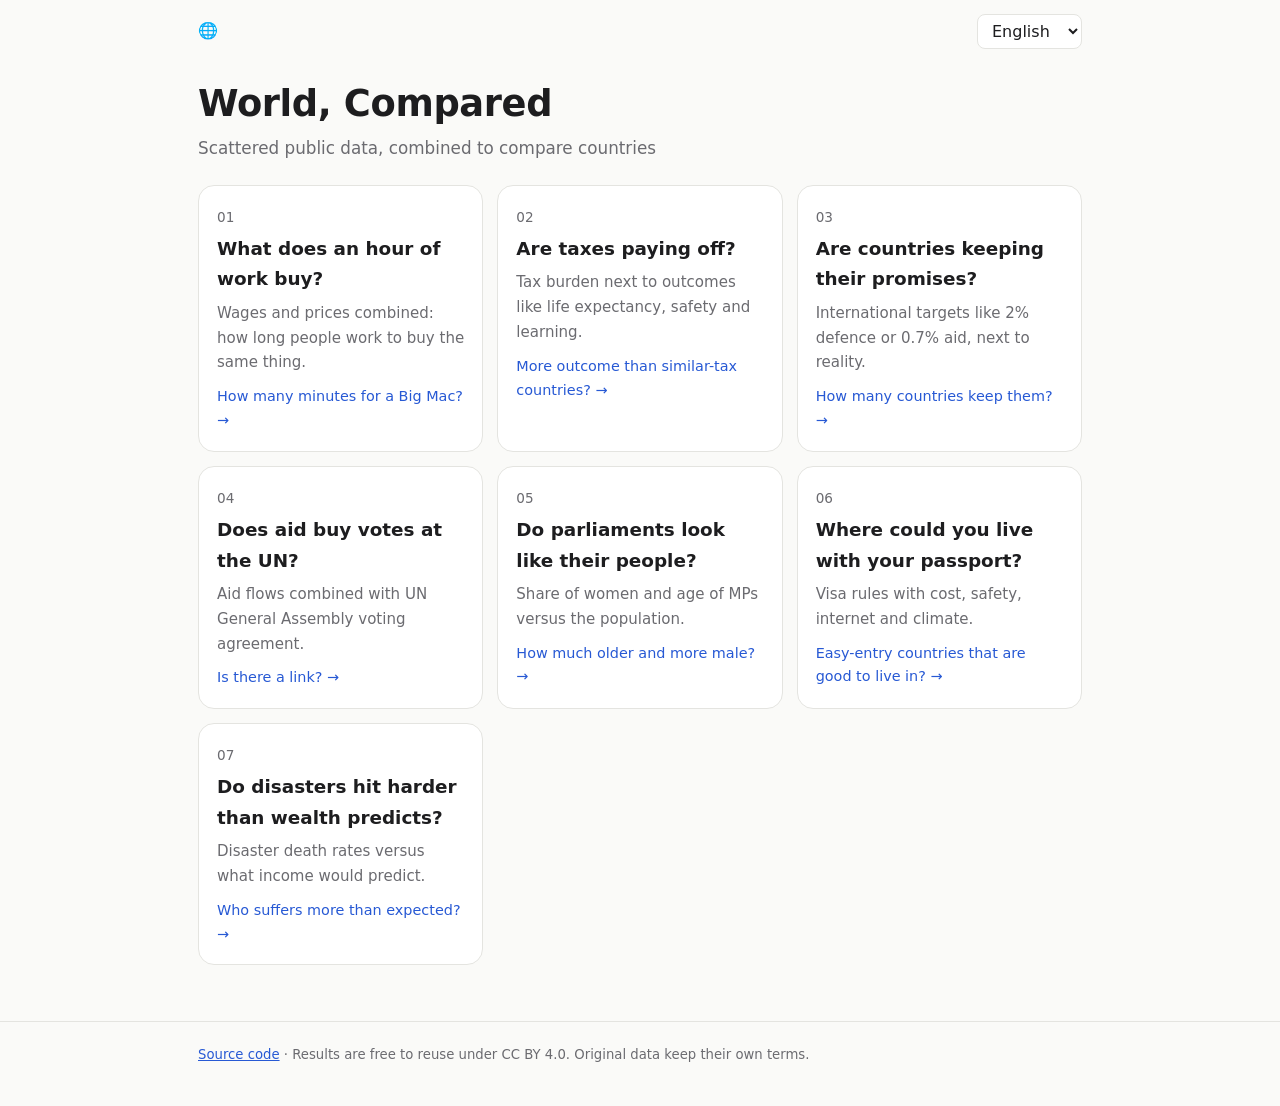
==== index.html @ fe88fa04 "Update World, Compared Co-Authored-By: Claude Opus 5.5 <noreply@anthropic.com>  Claude-Session: http" ====
<!doctype html>
<html lang="ja">
<head>
<meta charset="utf-8">
<meta name="viewport" content="width=device-width, initial-scale=1">
<title>世界くらべ / World, Compared</title>
<meta name="description" content="ばらばらの公開データを組み合わせて、世界の国を比べる7つのサイト。Seven sites that combine scattered public data to compare countries.">
<link rel="stylesheet" href="assets/common.css">
<link rel="icon" href="data:image/svg+xml,<svg xmlns='http://www.w3.org/2000/svg' viewBox='0 0 100 100'><text y='.9em' font-size='90'>🌐</text></svg>">
</head>
<body>
<header class="top"><span class="home">🌐</span><select class="lang" aria-label="Language"></select></header>
<main id="app"></main>
<footer><div class="wrap muted" id="foot"></div></footer>
<script type="module">
import { LANGS, getLang, common, REPO } from './assets/common.js';
const S = [
  ['jikyu', { ja: ['1時間働くと、何が買える？', '各国の平均賃金と物価から、同じ物を買うのに何時間働くかを比べる。', 'ビッグマック1個は何分の労働？'], en: ['What does an hour of work buy?', 'Wages and prices combined: how long people work to buy the same thing.', 'How many minutes for a Big Mac?'], zh: ['工作1小时能买什么？', '结合工资和物价，比较买同样的东西要工作多久。', '一个巨无霸要工作几分钟？'], ko: ['1시간 일하면 무엇을 살 수 있을까?', '임금과 물가로 같은 물건을 사는 데 몇 시간 일하는지 비교.', '빅맥 1개는 몇 분 노동?'], es: ['¿Qué se compra con una hora de trabajo?', 'Salarios y precios: cuánto se trabaja para comprar lo mismo.', '¿Cuántos minutos por un Big Mac?'] }],
  ['zei', { ja: ['税金の元は取れている？', '税負担の重さと、寿命・治安・学力などの成果を並べて比べる。', '同じ税負担の国より成果は多い？'], en: ['Are taxes paying off?', 'Tax burden next to outcomes like life expectancy, safety and learning.', 'More outcome than similar-tax countries?'], zh: ['税交得值吗？', '把税负与寿命、治安、学力等成果并列比较。', '比同等税负的国家成果更多吗？'], ko: ['세금 낸 만큼 돌아오나?', '세금 부담과 수명·치안·학력 등 성과를 나란히 비교.', '세금이 비슷한 나라보다 성과가 많을까?'], es: ['¿Rinden los impuestos?', 'Carga fiscal frente a resultados como esperanza de vida, seguridad y aprendizaje.', '¿Más resultados que países con impuestos similares?'] }],
  ['yakusoku', { ja: ['国の約束、守られてる？', '国防費2%・援助0.7%など、国際的な数値目標と実際の数字。', '約束を守っている国はいくつ？'], en: ['Are countries keeping their promises?', 'International targets like 2% defence or 0.7% aid, next to reality.', 'How many countries keep them?'], zh: ['各国守约了吗？', '国防2%、援助0.7%等国际数值目标与实际数字。', '有多少国家守约？'], ko: ['나라들은 약속을 지키고 있을까?', '국방비 2%, 원조 0.7% 등 국제 목표와 실제 숫자.', '약속을 지킨 나라는 몇 곳?'], es: ['¿Cumplen los países sus promesas?', 'Metas como 2% en defensa o 0,7% en ayuda, frente a la realidad.', '¿Cuántos países cumplen?'] }],
  ['enjo', { ja: ['援助した国は、国連で味方する？', '援助額と国連総会での投票の一致率を組み合わせる。', '援助と投票に関係はある？'], en: ['Does aid buy votes at the UN?', 'Aid flows combined with UN General Assembly voting agreement.', 'Is there a link?'], zh: ['援助能换来联合国的选票吗？', '把援助额与联大投票一致率结合起来。', '两者有关系吗？'], ko: ['원조한 나라는 유엔에서 편을 들까?', '원조액과 유엔총회 투표 일치율을 결합.', '관계가 있을까?'], es: ['¿La ayuda compra votos en la ONU?', 'Ayuda combinada con la coincidencia de voto en la Asamblea General.', '¿Hay relación?'] }],
  ['giin', { ja: ['議員は国民に似ている？', '国会議員の女性比率と年齢を、国民と比べる。', '議会は国民よりどれだけ男性的で年上？'], en: ['Do parliaments look like their people?', 'Share of women and age of MPs versus the population.', 'How much older and more male?'], zh: ['议员像国民吗？', '把议员的女性比例和年龄与国民相比。', '议会比国民更男性化、更年长多少？'], ko: ['의원은 국민을 닮았을까?', '국회의원의 여성 비율과 나이를 국민과 비교.', '얼마나 더 남성적이고 나이가 많을까?'], es: ['¿Se parecen los parlamentos a su pueblo?', 'Mujeres y edad de los diputados frente a la población.', '¿Cuánto más mayores y masculinos?'] }],
  ['sumeru', { ja: ['このパスポートで、どこに住める？', 'ビザ条件と物価・治安・ネット・気候を一覧に。', 'ビザなしで行ける暮らしやすい国は？'], en: ['Where could you live with your passport?', 'Visa rules with cost, safety, internet and climate.', 'Easy-entry countries that are good to live in?'], zh: ['用这本护照，可以住在哪里？', '签证条件与物价、治安、网络、气候一览。', '免签又宜居的国家？'], ko: ['이 여권으로 어디에 살 수 있을까?', '비자 조건과 물가·치안·인터넷·기후를 한눈에.', '무비자로 갈 수 있는 살기 좋은 나라는?'], es: ['¿Dónde podrías vivir con tu pasaporte?', 'Reglas de visado con coste, seguridad, internet y clima.', '¿Países fáciles de entrar y buenos para vivir?'] }],
  ['saigai', { ja: ['災害の被害は「備え」で決まる？', '災害死亡率を、豊かさから予想される値と比べる。', '予想より被害が大きい国は？'], en: ['Do disasters hit harder than wealth predicts?', 'Disaster death rates versus what income would predict.', 'Who suffers more than expected?'], zh: ['灾害伤亡由“准备”决定吗？', '把灾害死亡率与按收入预测的水平相比。', '哪些国家伤亡超出预期？'], ko: ['재해 피해는 “대비”가 좌우할까?', '재해 사망률을 소득으로 예상한 값과 비교.', '예상보다 피해가 큰 나라는?'], es: ['¿Golpean los desastres más de lo que predice la riqueza?', 'Mortalidad por desastres frente a la predicha por el ingreso.', '¿Quién sufre más de lo esperado?'] }],
];
let lang = getLang();
const sel = document.querySelector('select.lang');
sel.innerHTML = LANGS.map(([k, v]) => `<option value="${k}">${v}</option>`).join('');
function draw() {
  const c = common[lang];
  document.documentElement.lang = lang; sel.value = lang; document.title = c.site;
  document.querySelector('#app').innerHTML = `<h1>${c.site}</h1><p class="lead">${c.tag}</p><div class="hub-grid">${S.map(([id, d], i) => `<a class="hub-card" href="${id}/?lang=${lang}"><span class="no">${String(i + 1).padStart(2, '0')}</span><h2>${d[lang][0]}</h2><p>${d[lang][1]}</p><span class="q">${d[lang][2]} →</span></a>`).join('')}</div>`;
  document.querySelector('#foot').innerHTML = `<a href="${REPO}" target="_blank" rel="noopener">${c.code}</a> · ${c.license}`;
}
sel.onchange = () => { lang = sel.value; try { localStorage.setItem('wc-lang', lang); } catch { } history.replaceState(null, '', '?lang=' + lang); draw(); };
draw();
</script>
</body>
</html>
---- assets/common.css ----
:root {
  --bg: #fafaf8; --fg: #1d1d1f; --muted: #6b6b70; --line: #e4e4e0; --card: #fff;
  --accent: #2759d4; --accent-soft: #e6edfc; --good: #1a8a5a; --bad: #c8402f; --warn: #b7791f; --hl: #fff4d6;
  --font: system-ui, -apple-system, "Segoe UI", "Hiragino Sans", "Noto Sans JP", "Noto Sans KR", "Noto Sans SC", sans-serif;
}
@media (prefers-color-scheme: dark) {
  :root { --bg: #151517; --fg: #ececee; --muted: #9a9aa2; --line: #2d2d31; --card: #1d1d20; --accent: #7ea2ff; --accent-soft: #23304f; --good: #4cc38a; --bad: #ff7a66; --warn: #e0a84a; --hl: #3a3220; }
}
* { box-sizing: border-box; }
html { -webkit-text-size-adjust: 100%; }
body { margin: 0; background: var(--bg); color: var(--fg); font: 16px/1.65 var(--font); }
a { color: var(--accent); }
main, .wrap { max-width: 920px; margin: 0 auto; padding: 0 18px; }
header.top { max-width: 920px; margin: 0 auto; padding: 14px 18px; display: flex; justify-content: space-between; align-items: center; gap: 12px; }
header.top .home { text-decoration: none; font-weight: 600; color: var(--fg); }
select, input[type=search], input[type=number] { font: inherit; color: var(--fg); background: var(--card); border: 1px solid var(--line); border-radius: 8px; padding: 6px 10px; }
h1 { font-size: clamp(1.6rem, 4.5vw, 2.3rem); line-height: 1.25; margin: 18px 0 8px; letter-spacing: -0.01em; }
h2 { font-size: 1.2rem; margin: 34px 0 10px; }
h3 { font-size: 1.02rem; margin: 20px 0 8px; }
.lead { color: var(--muted); font-size: 1.05rem; margin: 0 0 22px; max-width: 46em; }
.muted { color: var(--muted); font-size: .92em; }
.err { color: var(--bad); }
.small { font-size: .88rem; }

.card { background: var(--card); border: 1px solid var(--line); border-radius: 14px; padding: 18px; margin: 14px 0; }
.kpis { display: grid; grid-template-columns: repeat(auto-fit, minmax(170px, 1fr)); gap: 12px; margin: 14px 0; }
.kpi { background: var(--card); border: 1px solid var(--line); border-radius: 14px; padding: 14px 16px; }
.kpi b { display: block; font-size: 1.7rem; line-height: 1.2; font-variant-numeric: tabular-nums; }
.kpi span { color: var(--muted); font-size: .9rem; }
.callout { background: var(--accent-soft); border-radius: 14px; padding: 16px 18px; margin: 16px 0; font-size: 1.05rem; }
.callout b { font-size: 1.2em; }

.controls { display: flex; flex-wrap: wrap; gap: 10px 16px; align-items: center; margin: 12px 0; }
.pick select { margin-left: 6px; max-width: 220px; }
.tabs { display: flex; flex-wrap: wrap; gap: 6px; margin: 18px 0 8px; }
.tabs button, .btn { font: inherit; font-size: .94rem; border: 1px solid var(--line); background: var(--card); color: var(--fg); border-radius: 999px; padding: 6px 14px; cursor: pointer; }
.tabs button[aria-selected=true] { background: var(--fg); color: var(--bg); border-color: var(--fg); }
.btn:hover, .tabs button:hover { border-color: var(--accent); }

.tools { margin: 8px 0; }
.tools input { width: 100%; max-width: 320px; }
.tbl { overflow-x: auto; border: 1px solid var(--line); border-radius: 12px; background: var(--card); }
table { border-collapse: collapse; width: 100%; font-size: .94rem; font-variant-numeric: tabular-nums; }
th, td { padding: 8px 10px; border-bottom: 1px solid var(--line); text-align: left; vertical-align: middle; }
tr:last-child td { border-bottom: 0; }
th { font-weight: 600; font-size: .84rem; color: var(--muted); cursor: pointer; white-space: nowrap; position: sticky; top: 0; background: var(--card); }
th.sorted::after { content: " ↓"; } th.sorted.asc::after { content: " ↑"; }
.n { text-align: right; white-space: nowrap; }
td.rank { color: var(--muted); width: 3em; }
tr.hl td { background: var(--hl); }
.cn { white-space: nowrap; }
.more { margin: 10px 0; text-align: center; }

.bars { display: grid; gap: 6px; margin: 10px 0; }
.brow { display: grid; grid-template-columns: minmax(90px, 30%) 1fr auto; gap: 10px; align-items: center; font-size: .93rem; }
.brow.hl .lab { font-weight: 700; }
.brow .lab { overflow: hidden; text-overflow: ellipsis; white-space: nowrap; }
.track { position: relative; height: 12px; background: var(--line); border-radius: 6px; }
.track em { position: absolute; left: 0; top: 0; bottom: 0; background: var(--accent); border-radius: 6px; }
.track em.good { background: var(--good); } .track em.bad { background: var(--bad); } .track em.warn { background: var(--warn); }
.track .mark { position: absolute; top: -4px; bottom: -4px; width: 2px; background: var(--fg); }
.val { font-variant-numeric: tabular-nums; min-width: 4.5em; text-align: right; }
.pill { display: inline-block; font-size: .8rem; padding: 1px 8px; border-radius: 999px; background: var(--line); }
.pill.good { background: color-mix(in srgb, var(--good) 18%, transparent); color: var(--good); }
.pill.bad { background: color-mix(in srgb, var(--bad) 18%, transparent); color: var(--bad); }
.pill.warn { background: color-mix(in srgb, var(--warn) 20%, transparent); color: var(--warn); }
.up { color: var(--bad); } .down { color: var(--good); }

figure.chart { margin: 10px 0; background: var(--card); border: 1px solid var(--line); border-radius: 12px; padding: 8px; }
figure.chart svg { width: 100%; height: auto; display: block; }
.grid { stroke: var(--line); } .axis { stroke: var(--muted); }
.tick, .alab { fill: var(--muted); font-size: 11px; } .alab { font-size: 12px; }
.dot { fill: var(--accent); opacity: .55; cursor: pointer; } .dot:hover { opacity: 1; }
.dot.hl { fill: var(--bad); opacity: 1; stroke: var(--card); stroke-width: 2; }
.hlab { fill: var(--fg); font-size: 13px; font-weight: 700; paint-order: stroke; stroke: var(--card); stroke-width: 4px; }
.fit { stroke: var(--muted); stroke-dasharray: 5 4; }
.ref { stroke: var(--warn); stroke-width: 1.5; stroke-dasharray: 3 3; }
.tip { min-height: 1.4em; font-size: .9rem; color: var(--muted); padding: 2px 6px; }

.share { display: inline-block; margin: 8px 0; font-size: .92rem; text-decoration: none; border: 1px solid var(--line); border-radius: 999px; padding: 5px 14px; background: var(--card); color: var(--fg); }

footer { margin-top: 56px; padding: 22px 0 40px; border-top: 1px solid var(--line); font-size: .9rem; }
footer h2 { font-size: 1rem; margin: 18px 0 6px; }
.src { padding-left: 1.2em; margin: 0; }
details summary { cursor: pointer; font-weight: 600; }
.method { color: var(--muted); margin-top: 8px; }
.method p { margin: 6px 0; }

/* Hub */
.hub-grid { display: grid; grid-template-columns: repeat(auto-fit, minmax(260px, 1fr)); gap: 14px; margin: 22px 0; }
.hub-card { display: block; text-decoration: none; color: inherit; background: var(--card); border: 1px solid var(--line); border-radius: 16px; padding: 18px; transition: border-color .15s, transform .15s; }
.hub-card:hover { border-color: var(--accent); transform: translateY(-2px); }
.hub-card .no { color: var(--muted); font-size: .85rem; font-variant-numeric: tabular-nums; }
.hub-card h2 { margin: 4px 0 6px; font-size: 1.15rem; }
.hub-card p { margin: 0; color: var(--muted); font-size: .94rem; }
.hub-card .q { display: block; margin-top: 10px; font-size: .9rem; color: var(--accent); }

@media (max-width: 560px) {
  body { font-size: 15px; }
  .brow { grid-template-columns: 96px 1fr auto; gap: 8px; }
  th, td { padding: 7px 7px; }
  .kpi b { font-size: 1.4rem; }
}
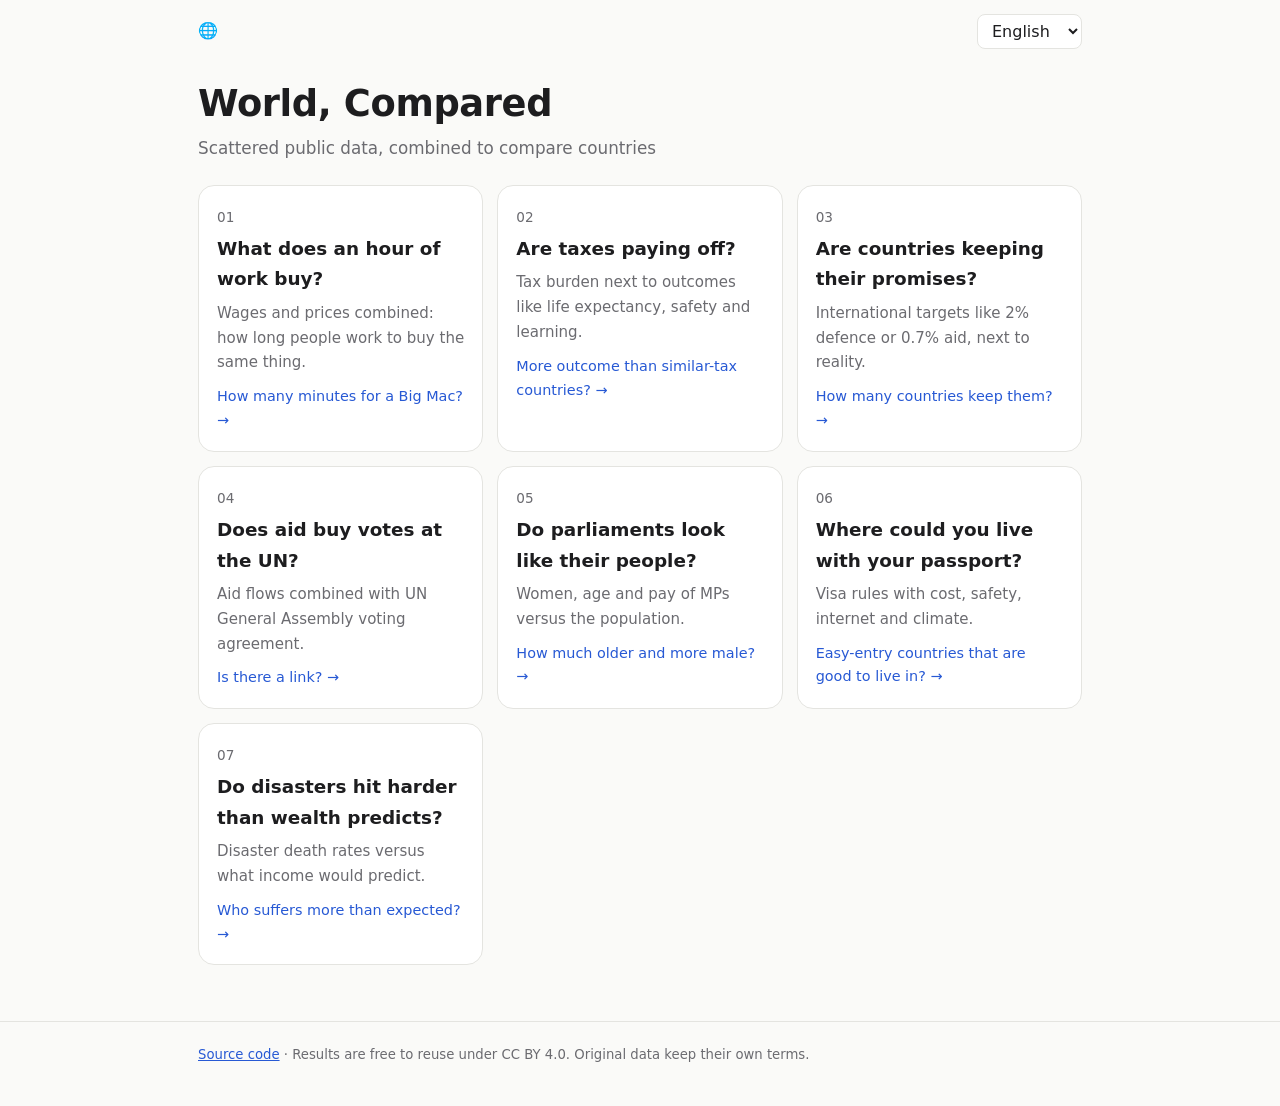
==== commit 5e1443db: "Update World, Compared Co-Authored-By: Claude Opus 5.5 <noreply@anthropic.com>  Claude-Session: http" ====
--- a/index.html
+++ b/index.html
@@ -19,7 +19,7 @@
   ['zei', { ja: ['税金の元は取れている？', '税負担の重さと、寿命・治安・学力などの成果を並べて比べる。', '同じ税負担の国より成果は多い？'], en: ['Are taxes paying off?', 'Tax burden next to outcomes like life expectancy, safety and learning.', 'More outcome than similar-tax countries?'], zh: ['税交得值吗？', '把税负与寿命、治安、学力等成果并列比较。', '比同等税负的国家成果更多吗？'], ko: ['세금 낸 만큼 돌아오나?', '세금 부담과 수명·치안·학력 등 성과를 나란히 비교.', '세금이 비슷한 나라보다 성과가 많을까?'], es: ['¿Rinden los impuestos?', 'Carga fiscal frente a resultados como esperanza de vida, seguridad y aprendizaje.', '¿Más resultados que países con impuestos similares?'] }],
   ['yakusoku', { ja: ['国の約束、守られてる？', '国防費2%・援助0.7%など、国際的な数値目標と実際の数字。', '約束を守っている国はいくつ？'], en: ['Are countries keeping their promises?', 'International targets like 2% defence or 0.7% aid, next to reality.', 'How many countries keep them?'], zh: ['各国守约了吗？', '国防2%、援助0.7%等国际数值目标与实际数字。', '有多少国家守约？'], ko: ['나라들은 약속을 지키고 있을까?', '국방비 2%, 원조 0.7% 등 국제 목표와 실제 숫자.', '약속을 지킨 나라는 몇 곳?'], es: ['¿Cumplen los países sus promesas?', 'Metas como 2% en defensa o 0,7% en ayuda, frente a la realidad.', '¿Cuántos países cumplen?'] }],
   ['enjo', { ja: ['援助した国は、国連で味方する？', '援助額と国連総会での投票の一致率を組み合わせる。', '援助と投票に関係はある？'], en: ['Does aid buy votes at the UN?', 'Aid flows combined with UN General Assembly voting agreement.', 'Is there a link?'], zh: ['援助能换来联合国的选票吗？', '把援助额与联大投票一致率结合起来。', '两者有关系吗？'], ko: ['원조한 나라는 유엔에서 편을 들까?', '원조액과 유엔총회 투표 일치율을 결합.', '관계가 있을까?'], es: ['¿La ayuda compra votos en la ONU?', 'Ayuda combinada con la coincidencia de voto en la Asamblea General.', '¿Hay relación?'] }],
-  ['giin', { ja: ['議員は国民に似ている？', '国会議員の女性比率と年齢を、国民と比べる。', '議会は国民よりどれだけ男性的で年上？'], en: ['Do parliaments look like their people?', 'Share of women and age of MPs versus the population.', 'How much older and more male?'], zh: ['议员像国民吗？', '把议员的女性比例和年龄与国民相比。', '议会比国民更男性化、更年长多少？'], ko: ['의원은 국민을 닮았을까?', '국회의원의 여성 비율과 나이를 국민과 비교.', '얼마나 더 남성적이고 나이가 많을까?'], es: ['¿Se parecen los parlamentos a su pueblo?', 'Mujeres y edad de los diputados frente a la población.', '¿Cuánto más mayores y masculinos?'] }],
+  ['giin', { ja: ['議員は国民に似ている？', '国会議員の女性比率・年齢・報酬を、国民と比べる。', '議会は国民よりどれだけ男性的で年上？'], en: ['Do parliaments look like their people?', 'Women, age and pay of MPs versus the population.', 'How much older and more male?'], zh: ['议员像国民吗？', '把议员的女性比例、年龄和薪酬与国民相比。', '议会比国民更男性化、更年长多少？'], ko: ['의원은 국민을 닮았을까?', '국회의원의 여성 비율·나이·보수를 국민과 비교.', '얼마나 더 남성적이고 나이가 많을까?'], es: ['¿Se parecen los parlamentos a su pueblo?', 'Mujeres, edad y sueldo de los diputados frente a la población.', '¿Cuánto más mayores y masculinos?'] }],
   ['sumeru', { ja: ['このパスポートで、どこに住める？', 'ビザ条件と物価・治安・ネット・気候を一覧に。', 'ビザなしで行ける暮らしやすい国は？'], en: ['Where could you live with your passport?', 'Visa rules with cost, safety, internet and climate.', 'Easy-entry countries that are good to live in?'], zh: ['用这本护照，可以住在哪里？', '签证条件与物价、治安、网络、气候一览。', '免签又宜居的国家？'], ko: ['이 여권으로 어디에 살 수 있을까?', '비자 조건과 물가·치안·인터넷·기후를 한눈에.', '무비자로 갈 수 있는 살기 좋은 나라는?'], es: ['¿Dónde podrías vivir con tu pasaporte?', 'Reglas de visado con coste, seguridad, internet y clima.', '¿Países fáciles de entrar y buenos para vivir?'] }],
   ['saigai', { ja: ['災害の被害は「備え」で決まる？', '災害死亡率を、豊かさから予想される値と比べる。', '予想より被害が大きい国は？'], en: ['Do disasters hit harder than wealth predicts?', 'Disaster death rates versus what income would predict.', 'Who suffers more than expected?'], zh: ['灾害伤亡由“准备”决定吗？', '把灾害死亡率与按收入预测的水平相比。', '哪些国家伤亡超出预期？'], ko: ['재해 피해는 “대비”가 좌우할까?', '재해 사망률을 소득으로 예상한 값과 비교.', '예상보다 피해가 큰 나라는?'], es: ['¿Golpean los desastres más de lo que predice la riqueza?', 'Mortalidad por desastres frente a la predicha por el ingreso.', '¿Quién sufre más de lo esperado?'] }],
 ];
--- a/assets/common.css
+++ b/assets/common.css
@@ -23,6 +23,8 @@
 .small { font-size: .88rem; }
 
 .card { background: var(--card); border: 1px solid var(--line); border-radius: 14px; padding: 18px; margin: 14px 0; }
+.card .kpi { border: 0; background: var(--bg); }
+.card .kpi b { font-size: 1.3rem; }
 .kpis { display: grid; grid-template-columns: repeat(auto-fit, minmax(170px, 1fr)); gap: 12px; margin: 14px 0; }
 .kpi { background: var(--card); border: 1px solid var(--line); border-radius: 14px; padding: 14px 16px; }
 .kpi b { display: block; font-size: 1.7rem; line-height: 1.2; font-variant-numeric: tabular-nums; }
@@ -97,7 +99,11 @@
 
 @media (max-width: 560px) {
   body { font-size: 15px; }
-  .brow { grid-template-columns: 96px 1fr auto; gap: 8px; }
+  .brow { grid-template-columns: 118px 1fr auto; gap: 8px; font-size: .86rem; }
+  .kpis { grid-template-columns: 1fr 1fr; gap: 8px; }
+  .kpi { padding: 10px 12px; }
+  .card .kpis .kpi b { font-size: 1.15rem; }
+  .pick select { max-width: 170px; }
   th, td { padding: 7px 7px; }
   .kpi b { font-size: 1.4rem; }
 }
